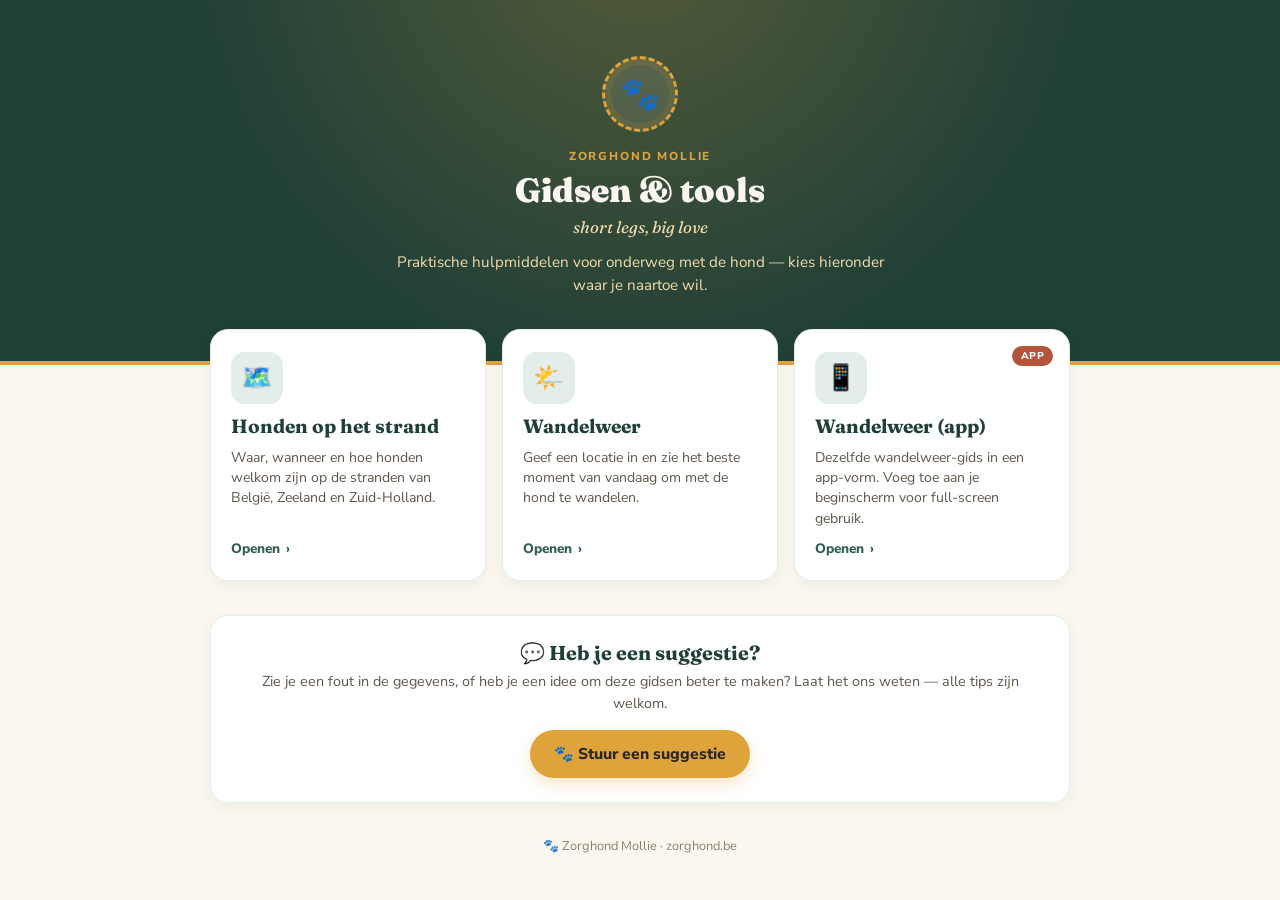
==== index.html @ c481b2ee "index.html" ====
<!DOCTYPE html>
<html lang="nl">
<head>
<link rel="icon" href="/favicon.svg" type="image/svg+xml">
<link rel="icon" href="/favicon.ico" sizes="any">
<link rel="apple-touch-icon" href="/favicon-180.png">
<meta charset="UTF-8">
<meta name="viewport" content="width=device-width, initial-scale=1.0">
<title>Zorghond Mollie — Gidsen &amp; tools</title>
<meta name="theme-color" content="#1F3F37">
<link rel="preconnect" href="https://fonts.googleapis.com">
<link href="https://fonts.googleapis.com/css2?family=Fraunces:opsz,wght@9..144,400;9..144,600;9..144,700;9..144,900&family=Nunito+Sans:wght@400;600;700;800&display=swap" rel="stylesheet">
<style>
  :root{
    --bosgroen:#2F5D50;--diepgroen:#1F3F37;--mollie-goud:#DFA33C;--zacht-goud:#F3DCAE;
    --papier:#FBF7EE;--inkt:#2B2620;--stempelrood:#B4543A;--zachtgroen:#E3EDE9;
  }
  *{box-sizing:border-box;margin:0;padding:0;-webkit-tap-highlight-color:transparent;}
  html,body{font-family:'Nunito Sans',sans-serif;color:var(--inkt);background:var(--papier);}
  h1,h2,h3{font-family:'Fraunces',serif;margin:0;color:var(--diepgroen);}
  a{text-decoration:none;color:inherit;}

  /* ---- Header ---- */
  header{
    background:var(--diepgroen);color:var(--papier);text-align:center;
    padding:56px 24px 64px;position:relative;overflow:hidden;
    border-bottom:4px solid var(--mollie-goud);
  }
  header::before{content:"";position:absolute;inset:0;
    background:radial-gradient(circle at 50% -20%, rgba(223,163,60,0.28), transparent 60%);}
  header .inner{position:relative;z-index:1;}
  .crest{
    width:76px;height:76px;border-radius:50%;margin:0 auto 16px;
    border:3px dashed var(--mollie-goud);display:flex;align-items:center;justify-content:center;
    background:radial-gradient(circle,rgba(251,247,238,0.10) 55%,rgba(223,163,60,0.18) 100%);
    font-size:2rem;box-shadow:inset 0 0 0 6px rgba(223,163,60,0.10);
  }
  header .brand{font-size:0.72rem;letter-spacing:.16em;text-transform:uppercase;color:var(--mollie-goud);font-weight:800;margin-bottom:8px;}
  header h1{color:var(--papier);font-size:2.1rem;font-weight:900;line-height:1.1;}
  header .tagline{color:var(--zacht-goud);font-style:italic;font-family:'Fraunces',serif;font-size:1.05rem;margin-top:8px;}
  header p{color:var(--zacht-goud);max-width:520px;margin:14px auto 0;font-size:0.95rem;line-height:1.5;}

  /* ---- Grid ---- */
  .wrap{max-width:900px;margin:0 auto;padding:0 20px;}
  .grid{
    display:grid;grid-template-columns:repeat(auto-fill,minmax(250px,1fr));gap:16px;
    margin-top:-36px;position:relative;z-index:2;padding-bottom:8px;
  }
  .tile{
    background:#fff;border:1px solid var(--zachtgroen);border-radius:18px;padding:22px 20px;
    display:flex;flex-direction:column;gap:10px;position:relative;
    transition:transform .16s ease, box-shadow .16s ease, border-color .16s ease;
    box-shadow:0 4px 14px rgba(31,63,55,0.06);
  }
  .tile:hover{transform:translateY(-3px);box-shadow:0 12px 26px rgba(31,63,55,0.13);border-color:var(--mollie-goud);}
  .tile:active{transform:translateY(-1px);}
  .tile .icon{
    width:52px;height:52px;border-radius:14px;display:flex;align-items:center;justify-content:center;
    font-size:1.6rem;background:var(--zachtgroen);
  }
  .tile h3{font-size:1.2rem;}
  .tile p{font-size:0.88rem;line-height:1.45;color:#5f574b;flex:1;}
  .tile .go{display:flex;align-items:center;gap:6px;font-weight:800;font-size:0.85rem;color:var(--bosgroen);}
  .tile .go .arrow{transition:transform .16s ease;}
  .tile:hover .go .arrow{transform:translateX(4px);}
  .badge{
    position:absolute;top:16px;right:16px;font-size:0.62rem;font-weight:800;letter-spacing:.04em;
    text-transform:uppercase;padding:3px 9px;border-radius:999px;background:var(--stempelrood);color:#fff;
  }

  footer{text-align:center;padding:34px 20px 40px;font-size:0.8rem;color:#8a8071;}
  footer .paw{color:var(--mollie-goud);}

  @media (max-width:520px){
    header{padding:44px 20px 56px;}
    header h1{font-size:1.7rem;}
    .grid{grid-template-columns:1fr;}
  }
  /* ---- Suggestie-knop ---- */
  .suggest{
    max-width:900px;margin:26px auto 0;padding:0 20px;text-align:center;
  }
  .suggest .card{
    background:#fff;border:1px solid var(--zachtgroen);border-radius:18px;
    padding:24px 22px;box-shadow:0 4px 14px rgba(31,63,55,0.06);
  }
  .suggest h2{font-size:1.25rem;margin-bottom:6px;}
  .suggest p{font-size:0.9rem;color:#5f574b;line-height:1.5;margin-bottom:16px;}
  .suggest .btn{
    display:inline-flex;align-items:center;gap:8px;
    background:var(--mollie-goud);color:var(--inkt);text-decoration:none;
    font-weight:800;font-size:0.98rem;padding:13px 24px;border-radius:999px;
    box-shadow:0 6px 16px rgba(223,163,60,0.28);transition:transform .15s ease, background .15s ease;
  }
  .suggest .btn:hover{background:#c98f2c;transform:translateY(-2px);}
  @media (prefers-reduced-motion:reduce){*{transition:none!important;}}
</style>
</head>
<body>

<header>
  <div class="inner">
    <div class="crest">🐾</div>
    <div class="brand">Zorghond Mollie</div>
    <h1>Gidsen &amp; tools</h1>
    <div class="tagline">short legs, big love</div>
    <p>Praktische hulpmiddelen voor onderweg met de hond — kies hieronder waar je naartoe wil.</p>
  </div>
</header>

<div class="wrap">
  <div class="grid" id="grid"></div>
</div>

<!-- ===================================================================
     SUGGESTIE-KNOP
     De link opent een nieuwe "issue" op github.com/nartex81/hond
     met een kant-en-klaar sjabloon. Andere repo? Pas de naam in de
     href hieronder aan.
     =================================================================== -->
<div class="suggest">
  <div class="card">
    <h2>💬 Heb je een suggestie?</h2>
    <p>Zie je een fout in de gegevens, of heb je een idee om deze gidsen beter te maken? Laat het ons weten — alle tips zijn welkom.</p>
    <a class="btn"
       href="https://github.com/nartex81/hond/issues/new?title=Suggestie%20voor%20de%20hondengids&body=Wat%20wil%20je%20aanvullen%20of%20verbeteren%3F%0A%0A(Beschrijf%20hier%20je%20suggestie%20of%20de%20fout%20die%20je%20zag.)"
       target="_blank" rel="noopener">
      🐾 Stuur een suggestie
    </a>
  </div>
</div>

<footer><span class="paw">🐾</span> Zorghond Mollie · zorghond.be</footer>

<script>
/* =====================================================================
   HIER PAS JE DE LINKS AAN
   ---------------------------------------------------------------------
   Voeg een link toe door een blok te kopiëren en aan te passen.
   Elk blok heeft:
     emoji  : het icoontje (elk emoji mag)
     titel  : de naam van de pagina
     tekst  : korte omschrijving
     url    : link naar de pagina (bestandsnaam of volledige https-link)
     badge  : (optioneel) klein labeltje, bv. "Nieuw" — laat weg of "" voor geen badge

   Interne links (bestand in dezelfde map) openen in hetzelfde tabblad,
   externe links (beginnend met http) openen in een nieuw tabblad.
   ===================================================================== */
const LINKS = [
  {
    emoji: "🗺️",
    titel: "Honden op het strand",
    tekst: "Waar, wanneer en hoe honden welkom zijn op de stranden van België, Zeeland en Zuid-Holland.",
    url:   "honden-stranden.html",
    badge: ""
  },
  {
    emoji: "🌤️",
    titel: "Wandelweer",
    tekst: "Geef een locatie in en zie het beste moment van vandaag om met de hond te wandelen.",
    url:   "wandelweer.html",
    badge: ""
  },
  {
    emoji: "📱",
    titel: "Wandelweer (app)",
    tekst: "Dezelfde wandelweer-gids in een app-vorm. Voeg toe aan je beginscherm voor full-screen gebruik.",
    url:   "wandelweer-app.html",
    badge: "App"
  },

  /* --- Kopieer dit blok voor een nieuwe link ---
  {
    emoji: "🐕",
    titel: "Titel van je pagina",
    tekst: "Korte omschrijving die op de kaart verschijnt.",
    url:   "jouw-pagina.html",
    badge: ""
  },
  ------------------------------------------------ */
];

/* ---- Render (hier hoef je niets aan te passen) ---- */
const grid = document.getElementById('grid');
LINKS.forEach(link => {
  const isExternal = /^https?:\/\//i.test(link.url);
  const a = document.createElement('a');
  a.className = "tile";
  a.href = link.url;
  if(isExternal){ a.target = "_blank"; a.rel = "noopener"; }
  a.innerHTML = `
    ${link.badge ? `<span class="badge">${link.badge}</span>` : ""}
    <div class="icon">${link.emoji || "🔗"}</div>
    <h3>${link.titel || "Zonder titel"}</h3>
    <p>${link.tekst || ""}</p>
    <div class="go">Openen <span class="arrow">›</span></div>
  `;
  grid.appendChild(a);
});
</script>
</body>
</html>
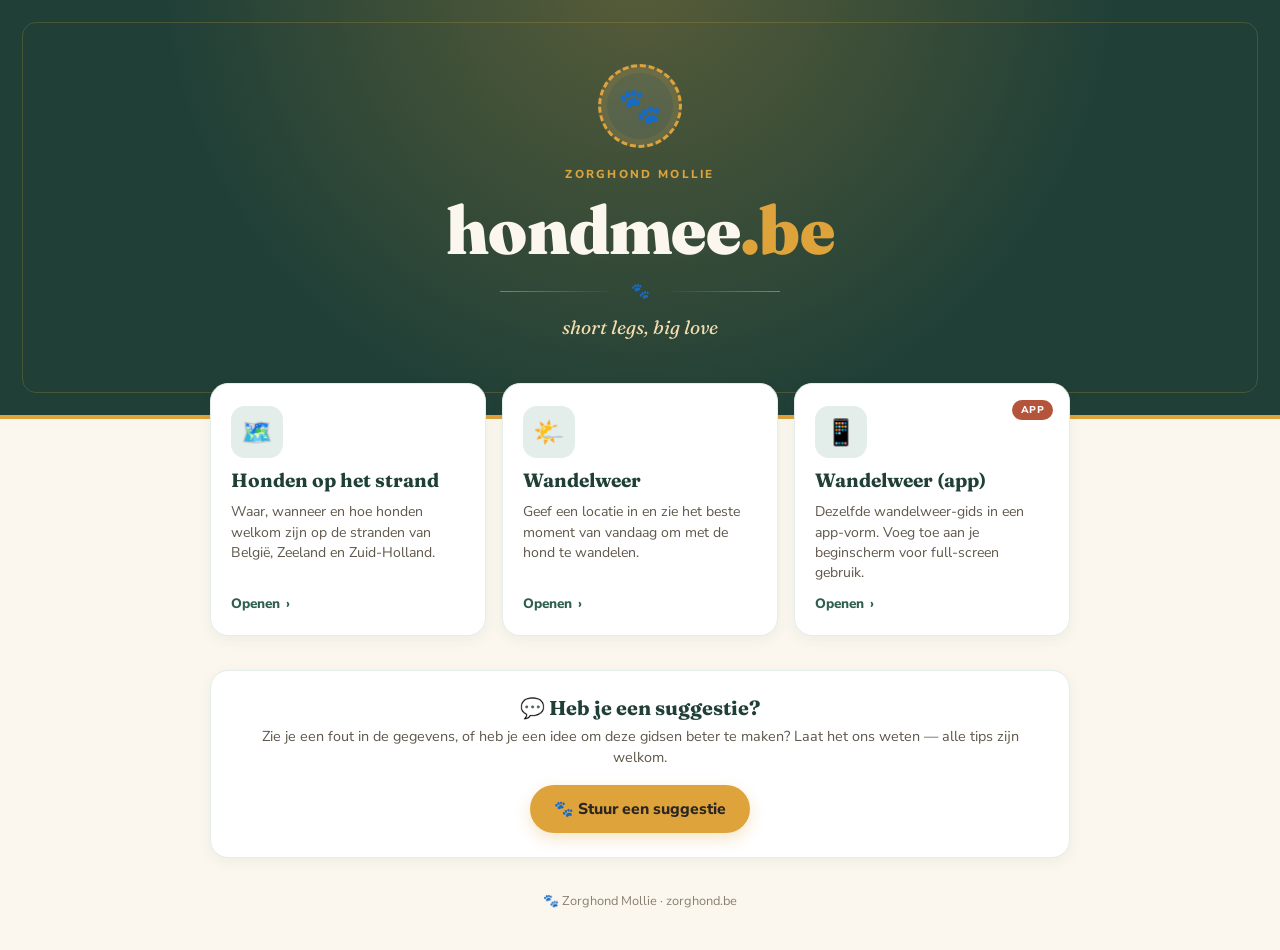
==== commit 106e7d0a: "Add files via upload" ====
--- a/index.html
+++ b/index.html
@@ -1,9 +1,6 @@
 <!DOCTYPE html>
 <html lang="nl">
 <head>
-<link rel="icon" href="/favicon.svg" type="image/svg+xml">
-<link rel="icon" href="/favicon.ico" sizes="any">
-<link rel="apple-touch-icon" href="/favicon-180.png">
 <meta charset="UTF-8">
 <meta name="viewport" content="width=device-width, initial-scale=1.0">
 <title>Zorghond Mollie — Gidsen &amp; tools</title>
@@ -20,25 +17,42 @@
   h1,h2,h3{font-family:'Fraunces',serif;margin:0;color:var(--diepgroen);}
   a{text-decoration:none;color:inherit;}
 
-  /* ---- Header ---- */
+  /* ---- Masthead ---- */
   header{
     background:var(--diepgroen);color:var(--papier);text-align:center;
-    padding:56px 24px 64px;position:relative;overflow:hidden;
+    padding:64px 24px 76px;position:relative;overflow:hidden;
     border-bottom:4px solid var(--mollie-goud);
   }
+  /* zachte gouden gloed bovenin */
   header::before{content:"";position:absolute;inset:0;
-    background:radial-gradient(circle at 50% -20%, rgba(223,163,60,0.28), transparent 60%);}
+    background:radial-gradient(circle at 50% -10%, rgba(223,163,60,0.30), transparent 62%);}
+  /* subtiele hoeklijnen als kader (stempel-gevoel) */
+  header::after{content:"";position:absolute;left:22px;right:22px;top:22px;bottom:22px;
+    border:1px solid rgba(223,163,60,0.22);border-radius:14px;pointer-events:none;}
   header .inner{position:relative;z-index:1;}
+
   .crest{
-    width:76px;height:76px;border-radius:50%;margin:0 auto 16px;
+    width:84px;height:84px;border-radius:50%;margin:0 auto 18px;
     border:3px dashed var(--mollie-goud);display:flex;align-items:center;justify-content:center;
     background:radial-gradient(circle,rgba(251,247,238,0.10) 55%,rgba(223,163,60,0.18) 100%);
-    font-size:2rem;box-shadow:inset 0 0 0 6px rgba(223,163,60,0.10);
-  }
-  header .brand{font-size:0.72rem;letter-spacing:.16em;text-transform:uppercase;color:var(--mollie-goud);font-weight:800;margin-bottom:8px;}
-  header h1{color:var(--papier);font-size:2.1rem;font-weight:900;line-height:1.1;}
-  header .tagline{color:var(--zacht-goud);font-style:italic;font-family:'Fraunces',serif;font-size:1.05rem;margin-top:8px;}
-  header p{color:var(--zacht-goud);max-width:520px;margin:14px auto 0;font-size:0.95rem;line-height:1.5;}
+    font-size:2.2rem;box-shadow:inset 0 0 0 6px rgba(223,163,60,0.10);
+  }
+  header .brand{font-size:0.72rem;letter-spacing:.20em;text-transform:uppercase;color:var(--mollie-goud);font-weight:800;margin-bottom:14px;}
+
+  /* het woordmerk */
+  .wordmark{
+    font-family:'Fraunces',serif;font-weight:900;color:var(--papier);
+    font-size:clamp(2.6rem, 9vw, 4.2rem);line-height:1;letter-spacing:-0.01em;
+  }
+  .wordmark .dot{color:var(--mollie-goud);}
+
+  /* scheidingslijn met pootje */
+  .rule{display:flex;align-items:center;justify-content:center;gap:14px;margin:18px auto 0;max-width:280px;}
+  .rule .line{flex:1;height:1px;background:linear-gradient(to right, transparent, rgba(223,163,60,0.6));}
+  .rule .line.left{background:linear-gradient(to left, transparent, rgba(223,163,60,0.6));}
+  .rule .paw{color:var(--mollie-goud);font-size:0.95rem;flex:0 0 auto;}
+
+  header .tagline{color:var(--zacht-goud);font-style:italic;font-family:'Fraunces',serif;font-size:clamp(1rem,3.5vw,1.2rem);margin-top:14px;}
 
   /* ---- Grid ---- */
   .wrap{max-width:900px;margin:0 auto;padding:0 20px;}
@@ -102,9 +116,9 @@
   <div class="inner">
     <div class="crest">🐾</div>
     <div class="brand">Zorghond Mollie</div>
-    <h1>Gidsen &amp; tools</h1>
+    <div class="wordmark">hondmee<span class="dot">.be</span></div>
+    <div class="rule"><span class="line left"></span><span class="paw">🐾</span><span class="line"></span></div>
     <div class="tagline">short legs, big love</div>
-    <p>Praktische hulpmiddelen voor onderweg met de hond — kies hieronder waar je naartoe wil.</p>
   </div>
 </header>
 
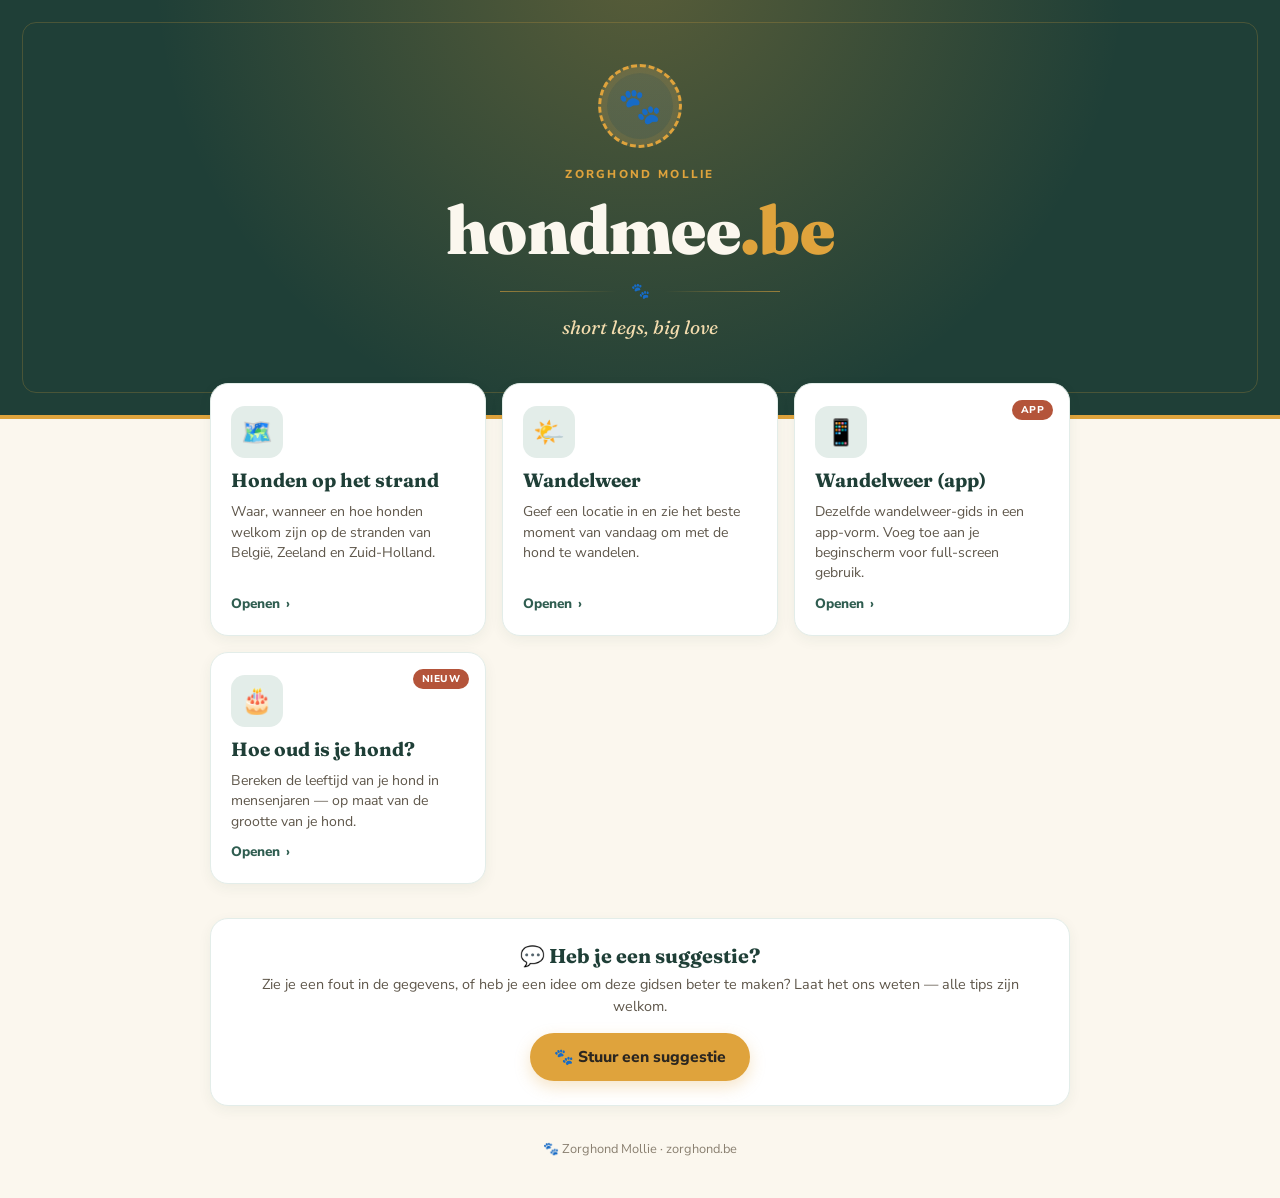
==== commit 7688954d: "Add files via upload" ====
--- a/index.html
+++ b/index.html
@@ -182,6 +182,13 @@
     tekst: "Dezelfde wandelweer-gids in een app-vorm. Voeg toe aan je beginscherm voor full-screen gebruik.",
     url:   "wandelweer-app.html",
     badge: "App"
+  },
+  {
+    emoji: "🎂",
+    titel: "Hoe oud is je hond?",
+    tekst: "Bereken de leeftijd van je hond in mensenjaren — op maat van de grootte van je hond.",
+    url:   "hondenleeftijd.html",
+    badge: "Nieuw"
   },
 
   /* --- Kopieer dit blok voor een nieuwe link ---
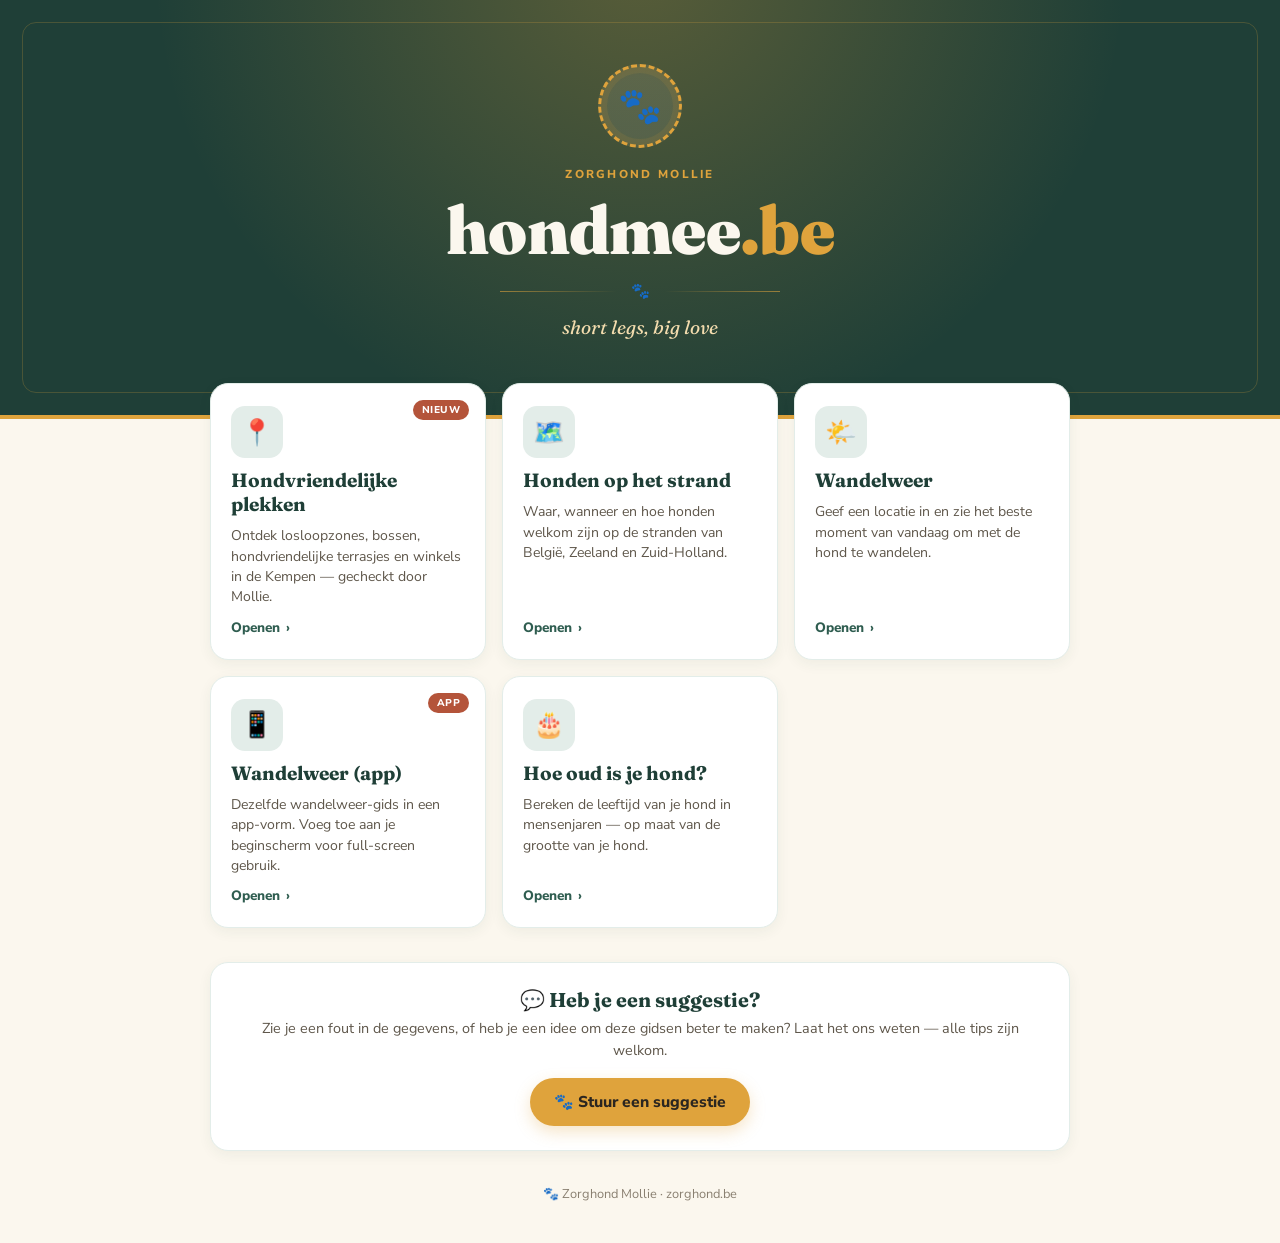
==== commit 1198e750: "Add files via upload" ====
--- a/index.html
+++ b/index.html
@@ -163,6 +163,13 @@
    ===================================================================== */
 const LINKS = [
   {
+    emoji: "📍",
+    titel: "Hondvriendelijke plekken",
+    tekst: "Ontdek losloopzones, bossen, hondvriendelijke terrasjes en winkels in de Kempen — gecheckt door Mollie.",
+    url:   "hondvriendelijke-plekken.html",
+    badge: "Nieuw"
+  },
+  {
     emoji: "🗺️",
     titel: "Honden op het strand",
     tekst: "Waar, wanneer en hoe honden welkom zijn op de stranden van België, Zeeland en Zuid-Holland.",
@@ -188,7 +195,7 @@
     titel: "Hoe oud is je hond?",
     tekst: "Bereken de leeftijd van je hond in mensenjaren — op maat van de grootte van je hond.",
     url:   "hondenleeftijd.html",
-    badge: "Nieuw"
+    badge: ""
   },
 
   /* --- Kopieer dit blok voor een nieuwe link ---
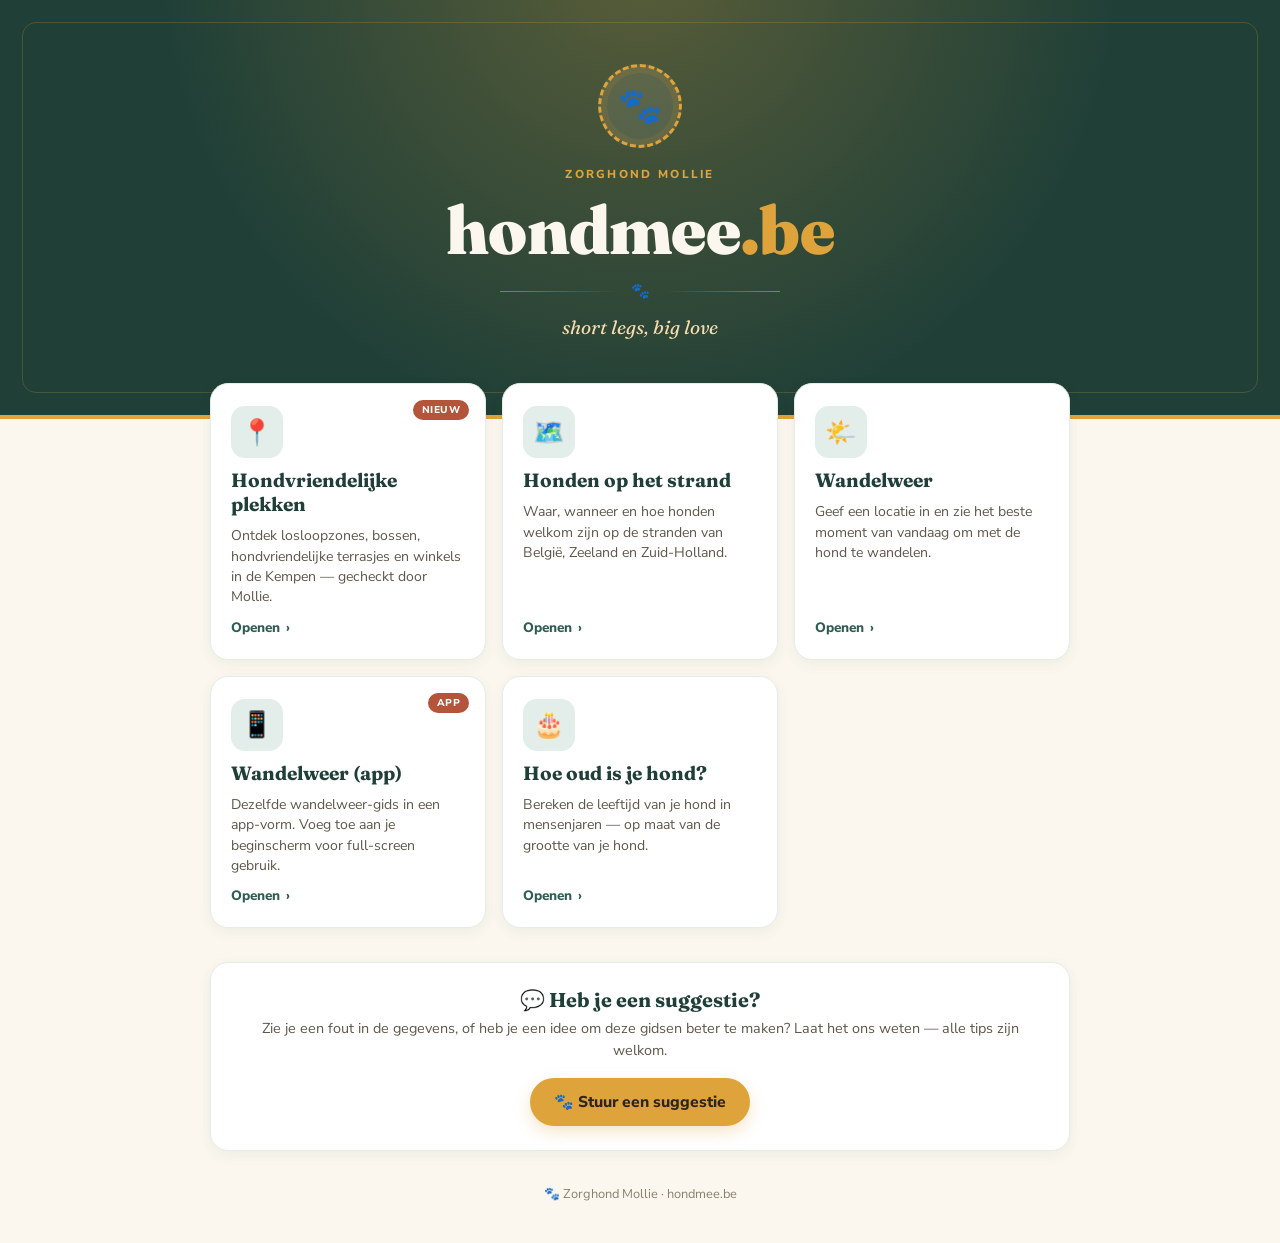
==== commit 23a3379d: "Consistentie en toegankelijkheid over alle gidsen - Domein/merk rechtgetrokken naar hondmee.be (foot" ====
--- a/index.html
+++ b/index.html
@@ -5,6 +5,9 @@
 <meta name="viewport" content="width=device-width, initial-scale=1.0">
 <title>Zorghond Mollie — Gidsen &amp; tools</title>
 <meta name="theme-color" content="#1F3F37">
+<link rel="icon" href="/favicon.svg" type="image/svg+xml">
+<link rel="icon" href="/favicon.ico" sizes="any">
+<link rel="apple-touch-icon" href="/favicon-180.png">
 <link rel="preconnect" href="https://fonts.googleapis.com">
 <link href="https://fonts.googleapis.com/css2?family=Fraunces:opsz,wght@9..144,400;9..144,600;9..144,700;9..144,900&family=Nunito+Sans:wght@400;600;700;800&display=swap" rel="stylesheet">
 <style>
@@ -114,10 +117,10 @@
 
 <header>
   <div class="inner">
-    <div class="crest">🐾</div>
+    <div class="crest" aria-hidden="true">🐾</div>
     <div class="brand">Zorghond Mollie</div>
     <div class="wordmark">hondmee<span class="dot">.be</span></div>
-    <div class="rule"><span class="line left"></span><span class="paw">🐾</span><span class="line"></span></div>
+    <div class="rule" aria-hidden="true"><span class="line left"></span><span class="paw">🐾</span><span class="line"></span></div>
     <div class="tagline">short legs, big love</div>
   </div>
 </header>
@@ -144,7 +147,7 @@
   </div>
 </div>
 
-<footer><span class="paw">🐾</span> Zorghond Mollie · zorghond.be</footer>
+<footer><span class="paw" aria-hidden="true">🐾</span> Zorghond Mollie · hondmee.be</footer>
 
 <script>
 /* =====================================================================
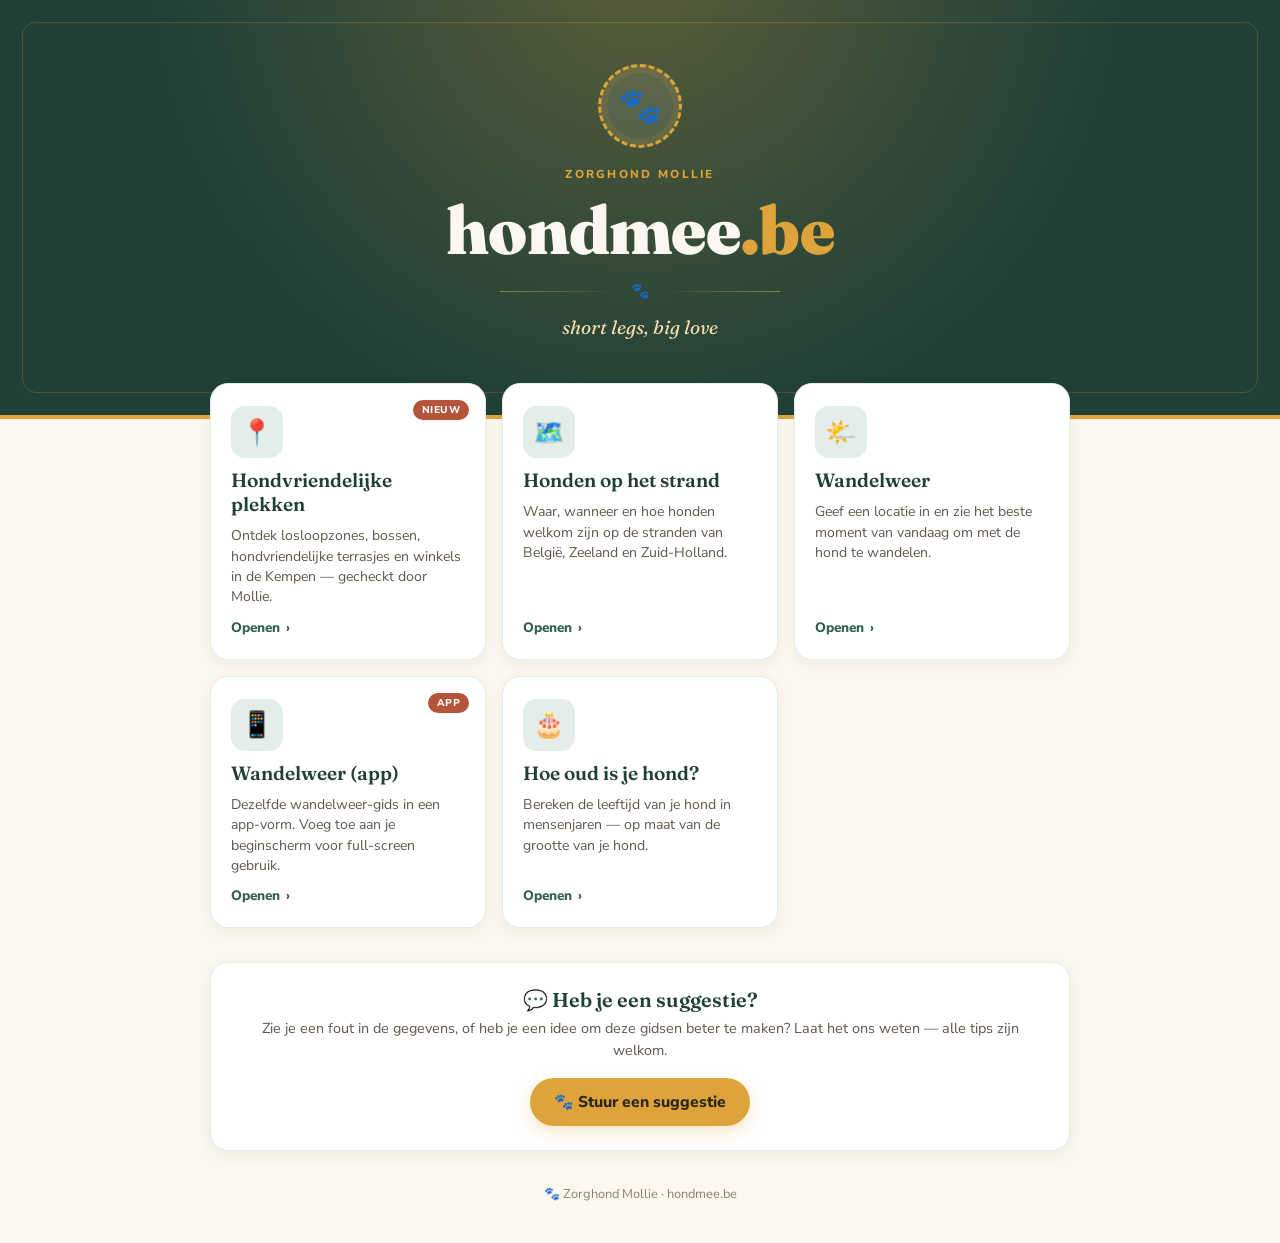
==== commit 4483133a: "Gedeelde site.css om CSS-drift tussen de gidsen te stoppen De design-tokens (:root), de reset, de ba" ====
--- a/index.html
+++ b/index.html
@@ -10,14 +10,8 @@
 <link rel="apple-touch-icon" href="/favicon-180.png">
 <link rel="preconnect" href="https://fonts.googleapis.com">
 <link href="https://fonts.googleapis.com/css2?family=Fraunces:opsz,wght@9..144,400;9..144,600;9..144,700;9..144,900&family=Nunito+Sans:wght@400;600;700;800&display=swap" rel="stylesheet">
+<link rel="stylesheet" href="site.css">
 <style>
-  :root{
-    --bosgroen:#2F5D50;--diepgroen:#1F3F37;--mollie-goud:#DFA33C;--zacht-goud:#F3DCAE;
-    --papier:#FBF7EE;--inkt:#2B2620;--stempelrood:#B4543A;--zachtgroen:#E3EDE9;
-  }
-  *{box-sizing:border-box;margin:0;padding:0;-webkit-tap-highlight-color:transparent;}
-  html,body{font-family:'Nunito Sans',sans-serif;color:var(--inkt);background:var(--papier);}
-  h1,h2,h3{font-family:'Fraunces',serif;margin:0;color:var(--diepgroen);}
   a{text-decoration:none;color:inherit;}
 
   /* ---- Masthead ---- */
@@ -110,7 +104,6 @@
     box-shadow:0 6px 16px rgba(223,163,60,0.28);transition:transform .15s ease, background .15s ease;
   }
   .suggest .btn:hover{background:#c98f2c;transform:translateY(-2px);}
-  @media (prefers-reduced-motion:reduce){*{transition:none!important;}}
 </style>
 </head>
 <body>
--- a/site.css
+++ b/site.css
@@ -0,0 +1,53 @@
+/* =====================================================================
+   site.css — gedeelde fundering voor alle gidsen van Zorghond Mollie
+   ---------------------------------------------------------------------
+   Hier staan de dingen die op ELKE pagina hetzelfde horen te zijn:
+   de kleuren (design-tokens), de reset, de basis-typografie, de
+   "terug naar home"-link en de reduced-motion-regel.
+
+   Pagina-specifieke stijl (koppen, kaarten, kaart, formulieren ...)
+   blijft in de <style> van elke pagina zelf staan. Die <style> wordt
+   NA dit bestand geladen, dus een pagina kan altijd iets overschrijven.
+   ===================================================================== */
+
+:root{
+  --bosgroen:#2F5D50;
+  --diepgroen:#1F3F37;
+  --mollie-goud:#DFA33C;
+  --zacht-goud:#F3DCAE;
+  --papier:#FBF7EE;
+  --inkt:#2B2620;
+  --stempelrood:#B4543A;
+  --zachtgroen:#E3EDE9;
+  --midgroen:#6DA08C;
+  --dieprood:#8E3A28;
+}
+
+*{box-sizing:border-box;margin:0;padding:0;-webkit-tap-highlight-color:transparent;}
+
+html,body{
+  font-family:'Nunito Sans',sans-serif;
+  color:var(--inkt);
+  background:var(--papier);
+}
+
+h1,h2,h3{
+  font-family:'Fraunces',serif;
+  font-weight:600;
+  color:var(--diepgroen);
+  margin:0;
+}
+
+/* Terug-naar-home link, gebruikt in de header van elke subpagina */
+.homelink{
+  display:inline-flex;align-items:center;gap:6px;
+  color:var(--zacht-goud);font-size:0.82rem;font-weight:700;
+  text-decoration:none;opacity:.85;margin-bottom:12px;
+  transition:opacity .15s ease,color .15s ease;
+}
+.homelink:hover{opacity:1;color:var(--mollie-goud);}
+.homelink:focus-visible{outline:2px solid var(--mollie-goud);outline-offset:3px;border-radius:4px;}
+
+@media (prefers-reduced-motion:reduce){
+  *{transition:none!important;animation:none!important;}
+}
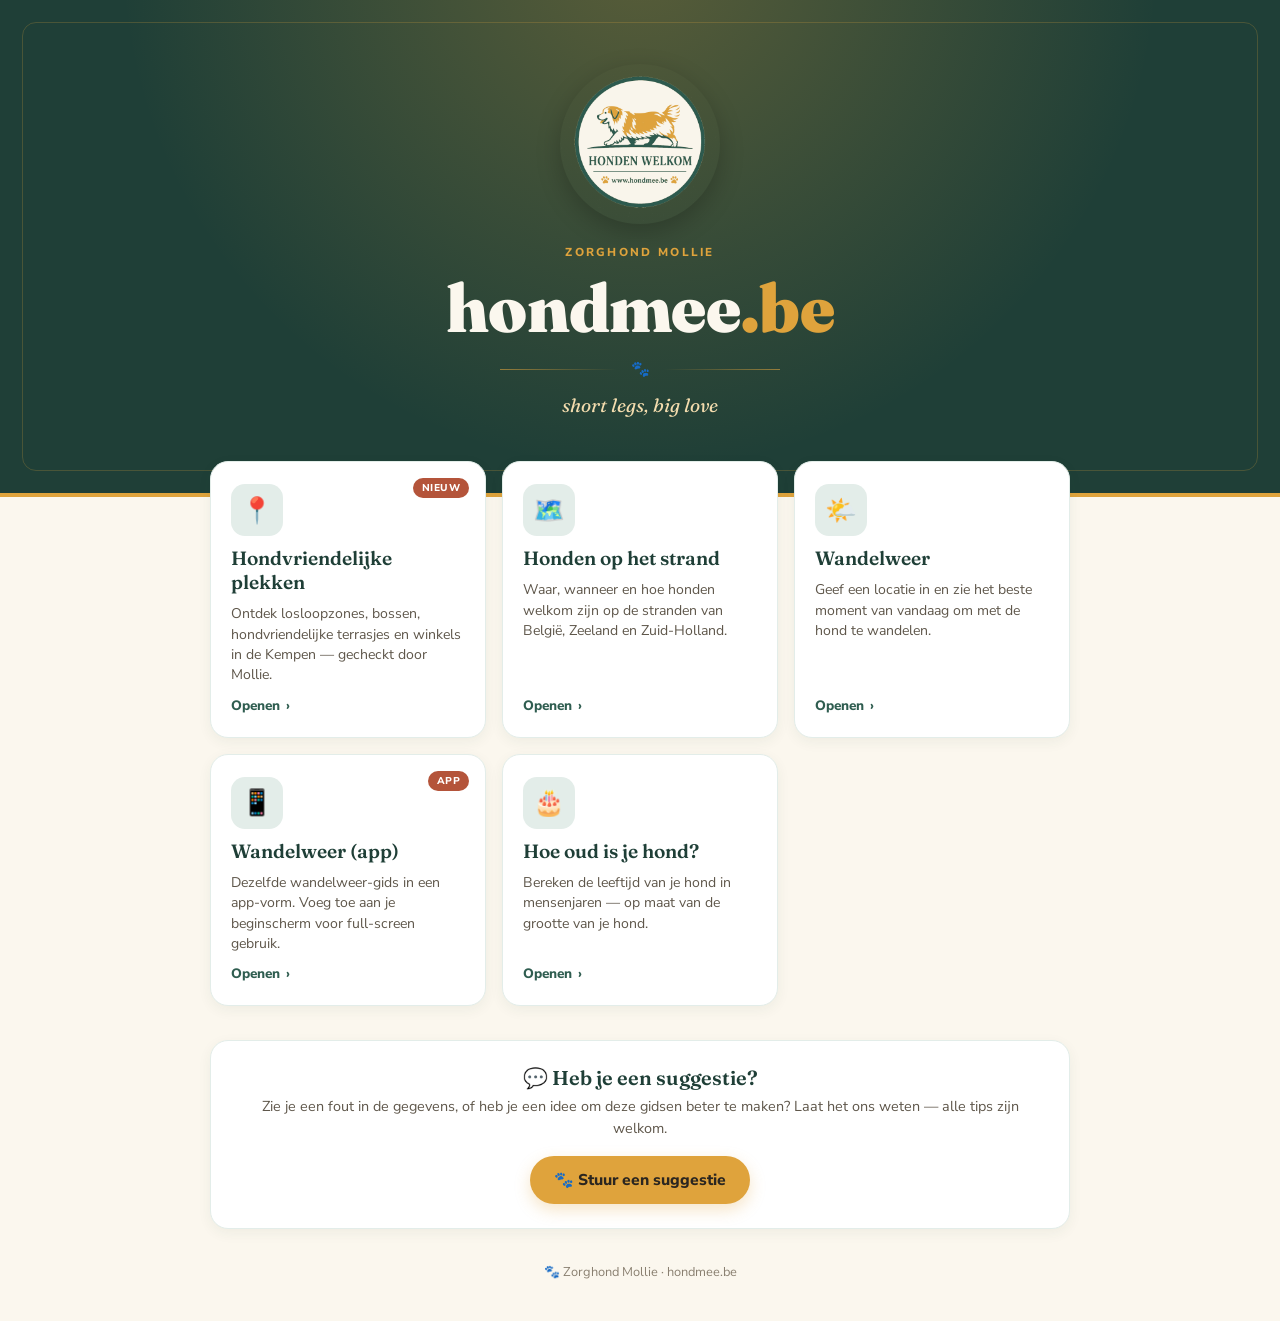
==== commit c1832fcc: "Voeg logo toe aan index-header Vervang het emoji-embleem in de header door het echte ronde 'Honden w" ====
--- a/index.html
+++ b/index.html
@@ -34,6 +34,11 @@
     background:radial-gradient(circle,rgba(251,247,238,0.10) 55%,rgba(223,163,60,0.18) 100%);
     font-size:2.2rem;box-shadow:inset 0 0 0 6px rgba(223,163,60,0.10);
   }
+  /* het echte logo (ronde badge) */
+  .logo{
+    width:160px;height:160px;border-radius:50%;margin:0 auto 20px;display:block;
+    box-shadow:0 8px 24px rgba(0,0,0,0.22);
+  }
   header .brand{font-size:0.72rem;letter-spacing:.20em;text-transform:uppercase;color:var(--mollie-goud);font-weight:800;margin-bottom:14px;}
 
   /* het woordmerk */
@@ -110,7 +115,7 @@
 
 <header>
   <div class="inner">
-    <div class="crest" aria-hidden="true">🐾</div>
+    <img class="logo" src="logo-hondmee.png" alt="Honden welkom — hondmee.be" width="160" height="160">
     <div class="brand">Zorghond Mollie</div>
     <div class="wordmark">hondmee<span class="dot">.be</span></div>
     <div class="rule" aria-hidden="true"><span class="line left"></span><span class="paw">🐾</span><span class="line"></span></div>
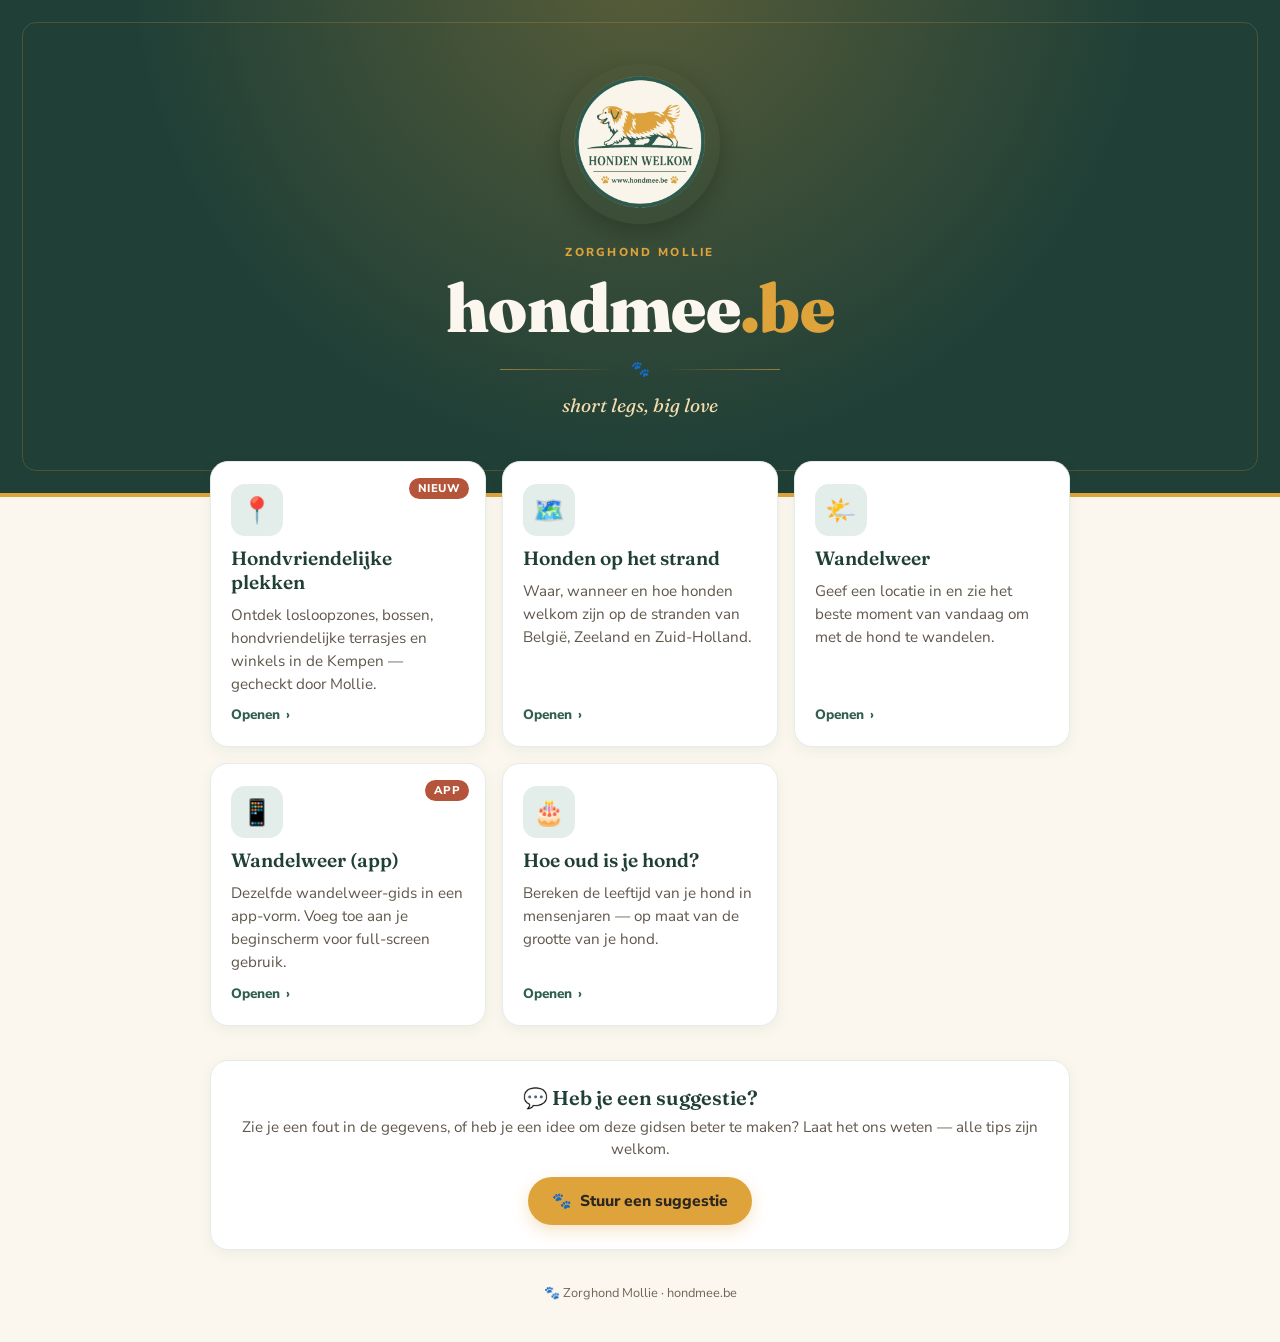
==== commit ae6a21b8: "Improve homepage accessibility, SEO and first-paint stability - Add an h1 (the wordmark) and a scree" ====
--- a/index.html
+++ b/index.html
@@ -4,11 +4,25 @@
 <meta charset="UTF-8">
 <meta name="viewport" content="width=device-width, initial-scale=1.0">
 <title>Zorghond Mollie — Gidsen &amp; tools</title>
+<meta name="description" content="Praktische gidsen en tools voor hondenbaasjes: hondvriendelijke plekken in de Kempen, honden op het strand, het beste wandelweer van vandaag en de leeftijd van je hond in mensenjaren.">
 <meta name="theme-color" content="#1F3F37">
+
+<!-- Deelvoorbeeld op WhatsApp, Facebook, X ... -->
+<meta property="og:type" content="website">
+<meta property="og:site_name" content="hondmee.be">
+<meta property="og:locale" content="nl_BE">
+<meta property="og:url" content="https://hondmee.be/">
+<meta property="og:title" content="Zorghond Mollie — Gidsen &amp; tools">
+<meta property="og:description" content="Praktische gidsen en tools voor hondenbaasjes: hondvriendelijke plekken, stranden, wandelweer en de leeftijd van je hond.">
+<meta property="og:image" content="https://hondmee.be/logo-hondmee.png">
+<meta property="og:image:alt" content="Logo van hondmee.be: honden welkom">
+<meta name="twitter:card" content="summary">
+
 <link rel="icon" href="/favicon.svg" type="image/svg+xml">
 <link rel="icon" href="/favicon.ico" sizes="any">
 <link rel="apple-touch-icon" href="/favicon-180.png">
 <link rel="preconnect" href="https://fonts.googleapis.com">
+<link rel="preconnect" href="https://fonts.gstatic.com" crossorigin>
 <link href="https://fonts.googleapis.com/css2?family=Fraunces:opsz,wght@9..144,400;9..144,600;9..144,700;9..144,900&family=Nunito+Sans:wght@400;600;700;800&display=swap" rel="stylesheet">
 <link rel="stylesheet" href="site.css">
 <style>
@@ -28,12 +42,6 @@
     border:1px solid rgba(223,163,60,0.22);border-radius:14px;pointer-events:none;}
   header .inner{position:relative;z-index:1;}
 
-  .crest{
-    width:84px;height:84px;border-radius:50%;margin:0 auto 18px;
-    border:3px dashed var(--mollie-goud);display:flex;align-items:center;justify-content:center;
-    background:radial-gradient(circle,rgba(251,247,238,0.10) 55%,rgba(223,163,60,0.18) 100%);
-    font-size:2.2rem;box-shadow:inset 0 0 0 6px rgba(223,163,60,0.10);
-  }
   /* het echte logo (ronde badge) */
   .logo{
     width:160px;height:160px;border-radius:50%;margin:0 auto 20px;display:block;
@@ -41,7 +49,7 @@
   }
   header .brand{font-size:0.72rem;letter-spacing:.20em;text-transform:uppercase;color:var(--mollie-goud);font-weight:800;margin-bottom:14px;}
 
-  /* het woordmerk */
+  /* het woordmerk — dit is de h1 van de pagina */
   .wordmark{
     font-family:'Fraunces',serif;font-weight:900;color:var(--papier);
     font-size:clamp(2.6rem, 9vw, 4.2rem);line-height:1;letter-spacing:-0.01em;
@@ -70,26 +78,26 @@
   }
   .tile:hover{transform:translateY(-3px);box-shadow:0 12px 26px rgba(31,63,55,0.13);border-color:var(--mollie-goud);}
   .tile:active{transform:translateY(-1px);}
+  .tile:focus-visible{outline:2px solid var(--mollie-goud);outline-offset:3px;}
   .tile .icon{
     width:52px;height:52px;border-radius:14px;display:flex;align-items:center;justify-content:center;
     font-size:1.6rem;background:var(--zachtgroen);
   }
   .tile h3{font-size:1.2rem;}
-  .tile p{font-size:0.88rem;line-height:1.45;color:#5f574b;flex:1;}
+  .tile p{font-size:0.95rem;line-height:1.5;color:#5f574b;flex:1;}
   .tile .go{display:flex;align-items:center;gap:6px;font-weight:800;font-size:0.85rem;color:var(--bosgroen);}
   .tile .go .arrow{transition:transform .16s ease;}
   .tile:hover .go .arrow{transform:translateX(4px);}
   .badge{
-    position:absolute;top:16px;right:16px;font-size:0.62rem;font-weight:800;letter-spacing:.04em;
+    position:absolute;top:16px;right:16px;font-size:0.7rem;font-weight:800;letter-spacing:.04em;
     text-transform:uppercase;padding:3px 9px;border-radius:999px;background:var(--stempelrood);color:#fff;
   }
 
-  footer{text-align:center;padding:34px 20px 40px;font-size:0.8rem;color:#8a8071;}
+  footer{text-align:center;padding:34px 20px 40px;font-size:0.8rem;color:#6f6659;}
   footer .paw{color:var(--mollie-goud);}
 
   @media (max-width:520px){
     header{padding:44px 20px 56px;}
-    header h1{font-size:1.7rem;}
     .grid{grid-template-columns:1fr;}
   }
   /* ---- Suggestie-knop ---- */
@@ -101,7 +109,7 @@
     padding:24px 22px;box-shadow:0 4px 14px rgba(31,63,55,0.06);
   }
   .suggest h2{font-size:1.25rem;margin-bottom:6px;}
-  .suggest p{font-size:0.9rem;color:#5f574b;line-height:1.5;margin-bottom:16px;}
+  .suggest p{font-size:0.95rem;color:#5f574b;line-height:1.5;margin-bottom:16px;}
   .suggest .btn{
     display:inline-flex;align-items:center;gap:8px;
     background:var(--mollie-goud);color:var(--inkt);text-decoration:none;
@@ -109,6 +117,7 @@
     box-shadow:0 6px 16px rgba(223,163,60,0.28);transition:transform .15s ease, background .15s ease;
   }
   .suggest .btn:hover{background:#c98f2c;transform:translateY(-2px);}
+  .suggest .btn:focus-visible{outline:2px solid var(--diepgroen);outline-offset:3px;}
 </style>
 </head>
 <body>
@@ -117,116 +126,103 @@
   <div class="inner">
     <img class="logo" src="logo-hondmee.png" alt="Honden welkom — hondmee.be" width="160" height="160">
     <div class="brand">Zorghond Mollie</div>
-    <div class="wordmark">hondmee<span class="dot">.be</span></div>
+    <h1 class="wordmark">hondmee<span class="dot">.be</span></h1>
     <div class="rule" aria-hidden="true"><span class="line left"></span><span class="paw">🐾</span><span class="line"></span></div>
-    <div class="tagline">short legs, big love</div>
+    <p class="tagline">short legs, big love</p>
   </div>
 </header>
 
-<div class="wrap">
-  <div class="grid" id="grid"></div>
-</div>
-
-<!-- ===================================================================
-     SUGGESTIE-KNOP
-     De link opent een nieuwe "issue" op github.com/nartex81/hond
-     met een kant-en-klaar sjabloon. Andere repo? Pas de naam in de
-     href hieronder aan.
-     =================================================================== -->
-<div class="suggest">
-  <div class="card">
-    <h2>💬 Heb je een suggestie?</h2>
-    <p>Zie je een fout in de gegevens, of heb je een idee om deze gidsen beter te maken? Laat het ons weten — alle tips zijn welkom.</p>
-    <a class="btn"
-       href="https://github.com/nartex81/hond/issues/new?title=Suggestie%20voor%20de%20hondengids&body=Wat%20wil%20je%20aanvullen%20of%20verbeteren%3F%0A%0A(Beschrijf%20hier%20je%20suggestie%20of%20de%20fout%20die%20je%20zag.)"
-       target="_blank" rel="noopener">
-      🐾 Stuur een suggestie
-    </a>
+<main>
+  <!-- ===================================================================
+       HIER PAS JE DE LINKS AAN
+       ---------------------------------------------------------------------
+       Elke tegel is één <a class="tile"> ... </a>-blok hieronder.
+       Voeg een link toe door een volledig blok te kopiëren en aan te passen:
+
+         <div class="icon">      het icoontje (elk emoji mag)
+         <h3>                    de naam van de pagina
+         <p>                     korte omschrijving
+         href="..."              link naar de pagina
+         <span class="badge">    (optioneel) klein labeltje, bv. "Nieuw"
+                                 — laat de hele regel weg voor geen badge
+
+       Externe links (beginnend met https) krijgen er
+       target="_blank" rel="noopener" bij; interne links niet.
+       =================================================================== -->
+  <div class="wrap">
+    <h2 class="sr-only">Gidsen &amp; tools</h2>
+    <div class="grid">
+
+      <a class="tile" href="hondvriendelijke-plekken.html">
+        <span class="badge">Nieuw</span>
+        <div class="icon" aria-hidden="true">📍</div>
+        <h3>Hondvriendelijke plekken</h3>
+        <p>Ontdek losloopzones, bossen, hondvriendelijke terrasjes en winkels in de Kempen — gecheckt door Mollie.</p>
+        <div class="go">Openen <span class="arrow" aria-hidden="true">›</span></div>
+      </a>
+
+      <a class="tile" href="honden-stranden.html">
+        <div class="icon" aria-hidden="true">🗺️</div>
+        <h3>Honden op het strand</h3>
+        <p>Waar, wanneer en hoe honden welkom zijn op de stranden van België, Zeeland en Zuid-Holland.</p>
+        <div class="go">Openen <span class="arrow" aria-hidden="true">›</span></div>
+      </a>
+
+      <a class="tile" href="wandelweer.html">
+        <div class="icon" aria-hidden="true">🌤️</div>
+        <h3>Wandelweer</h3>
+        <p>Geef een locatie in en zie het beste moment van vandaag om met de hond te wandelen.</p>
+        <div class="go">Openen <span class="arrow" aria-hidden="true">›</span></div>
+      </a>
+
+      <a class="tile" href="wandelweer-app.html">
+        <span class="badge">App</span>
+        <div class="icon" aria-hidden="true">📱</div>
+        <h3>Wandelweer (app)</h3>
+        <p>Dezelfde wandelweer-gids in een app-vorm. Voeg toe aan je beginscherm voor full-screen gebruik.</p>
+        <div class="go">Openen <span class="arrow" aria-hidden="true">›</span></div>
+      </a>
+
+      <a class="tile" href="hondenleeftijd.html">
+        <div class="icon" aria-hidden="true">🎂</div>
+        <h3>Hoe oud is je hond?</h3>
+        <p>Bereken de leeftijd van je hond in mensenjaren — op maat van de grootte van je hond.</p>
+        <div class="go">Openen <span class="arrow" aria-hidden="true">›</span></div>
+      </a>
+
+      <!-- --- Kopieer dit blok voor een nieuwe link ---
+      <a class="tile" href="jouw-pagina.html">
+        <span class="badge">Nieuw</span>
+        <div class="icon" aria-hidden="true">🐕</div>
+        <h3>Titel van je pagina</h3>
+        <p>Korte omschrijving die op de kaart verschijnt.</p>
+        <div class="go">Openen <span class="arrow" aria-hidden="true">›</span></div>
+      </a>
+      ------------------------------------------------ -->
+
+    </div>
   </div>
-</div>
+
+  <!-- ===================================================================
+       SUGGESTIE-KNOP
+       De link opent een nieuwe "issue" op github.com/nartex81/hond
+       met een kant-en-klaar sjabloon. Andere repo? Pas de naam in de
+       href hieronder aan.
+       =================================================================== -->
+  <div class="suggest">
+    <div class="card">
+      <h2><span aria-hidden="true">💬</span> Heb je een suggestie?</h2>
+      <p>Zie je een fout in de gegevens, of heb je een idee om deze gidsen beter te maken? Laat het ons weten — alle tips zijn welkom.</p>
+      <a class="btn"
+         href="https://github.com/nartex81/hond/issues/new?title=Suggestie%20voor%20de%20hondengids&body=Wat%20wil%20je%20aanvullen%20of%20verbeteren%3F%0A%0A(Beschrijf%20hier%20je%20suggestie%20of%20de%20fout%20die%20je%20zag.)"
+         target="_blank" rel="noopener">
+        <span aria-hidden="true">🐾</span> Stuur een suggestie
+      </a>
+    </div>
+  </div>
+</main>
 
 <footer><span class="paw" aria-hidden="true">🐾</span> Zorghond Mollie · hondmee.be</footer>
 
-<script>
-/* =====================================================================
-   HIER PAS JE DE LINKS AAN
-   ---------------------------------------------------------------------
-   Voeg een link toe door een blok te kopiëren en aan te passen.
-   Elk blok heeft:
-     emoji  : het icoontje (elk emoji mag)
-     titel  : de naam van de pagina
-     tekst  : korte omschrijving
-     url    : link naar de pagina (bestandsnaam of volledige https-link)
-     badge  : (optioneel) klein labeltje, bv. "Nieuw" — laat weg of "" voor geen badge
-
-   Interne links (bestand in dezelfde map) openen in hetzelfde tabblad,
-   externe links (beginnend met http) openen in een nieuw tabblad.
-   ===================================================================== */
-const LINKS = [
-  {
-    emoji: "📍",
-    titel: "Hondvriendelijke plekken",
-    tekst: "Ontdek losloopzones, bossen, hondvriendelijke terrasjes en winkels in de Kempen — gecheckt door Mollie.",
-    url:   "hondvriendelijke-plekken.html",
-    badge: "Nieuw"
-  },
-  {
-    emoji: "🗺️",
-    titel: "Honden op het strand",
-    tekst: "Waar, wanneer en hoe honden welkom zijn op de stranden van België, Zeeland en Zuid-Holland.",
-    url:   "honden-stranden.html",
-    badge: ""
-  },
-  {
-    emoji: "🌤️",
-    titel: "Wandelweer",
-    tekst: "Geef een locatie in en zie het beste moment van vandaag om met de hond te wandelen.",
-    url:   "wandelweer.html",
-    badge: ""
-  },
-  {
-    emoji: "📱",
-    titel: "Wandelweer (app)",
-    tekst: "Dezelfde wandelweer-gids in een app-vorm. Voeg toe aan je beginscherm voor full-screen gebruik.",
-    url:   "wandelweer-app.html",
-    badge: "App"
-  },
-  {
-    emoji: "🎂",
-    titel: "Hoe oud is je hond?",
-    tekst: "Bereken de leeftijd van je hond in mensenjaren — op maat van de grootte van je hond.",
-    url:   "hondenleeftijd.html",
-    badge: ""
-  },
-
-  /* --- Kopieer dit blok voor een nieuwe link ---
-  {
-    emoji: "🐕",
-    titel: "Titel van je pagina",
-    tekst: "Korte omschrijving die op de kaart verschijnt.",
-    url:   "jouw-pagina.html",
-    badge: ""
-  },
-  ------------------------------------------------ */
-];
-
-/* ---- Render (hier hoef je niets aan te passen) ---- */
-const grid = document.getElementById('grid');
-LINKS.forEach(link => {
-  const isExternal = /^https?:\/\//i.test(link.url);
-  const a = document.createElement('a');
-  a.className = "tile";
-  a.href = link.url;
-  if(isExternal){ a.target = "_blank"; a.rel = "noopener"; }
-  a.innerHTML = `
-    ${link.badge ? `<span class="badge">${link.badge}</span>` : ""}
-    <div class="icon">${link.emoji || "🔗"}</div>
-    <h3>${link.titel || "Zonder titel"}</h3>
-    <p>${link.tekst || ""}</p>
-    <div class="go">Openen <span class="arrow">›</span></div>
-  `;
-  grid.appendChild(a);
-});
-</script>
 </body>
 </html>
--- a/site.css
+++ b/site.css
@@ -38,6 +38,14 @@
   margin:0;
 }
 
+/* Alleen voor screenreaders: onzichtbaar op het scherm, wel voorgelezen.
+   Gebruik voor koppen die de structuur compleet maken maar visueel
+   niet nodig zijn. */
+.sr-only{
+  position:absolute;width:1px;height:1px;padding:0;margin:-1px;
+  overflow:hidden;clip:rect(0,0,0,0);white-space:nowrap;border:0;
+}
+
 /* Terug-naar-home link, gebruikt in de header van elke subpagina */
 .homelink{
   display:inline-flex;align-items:center;gap:6px;
